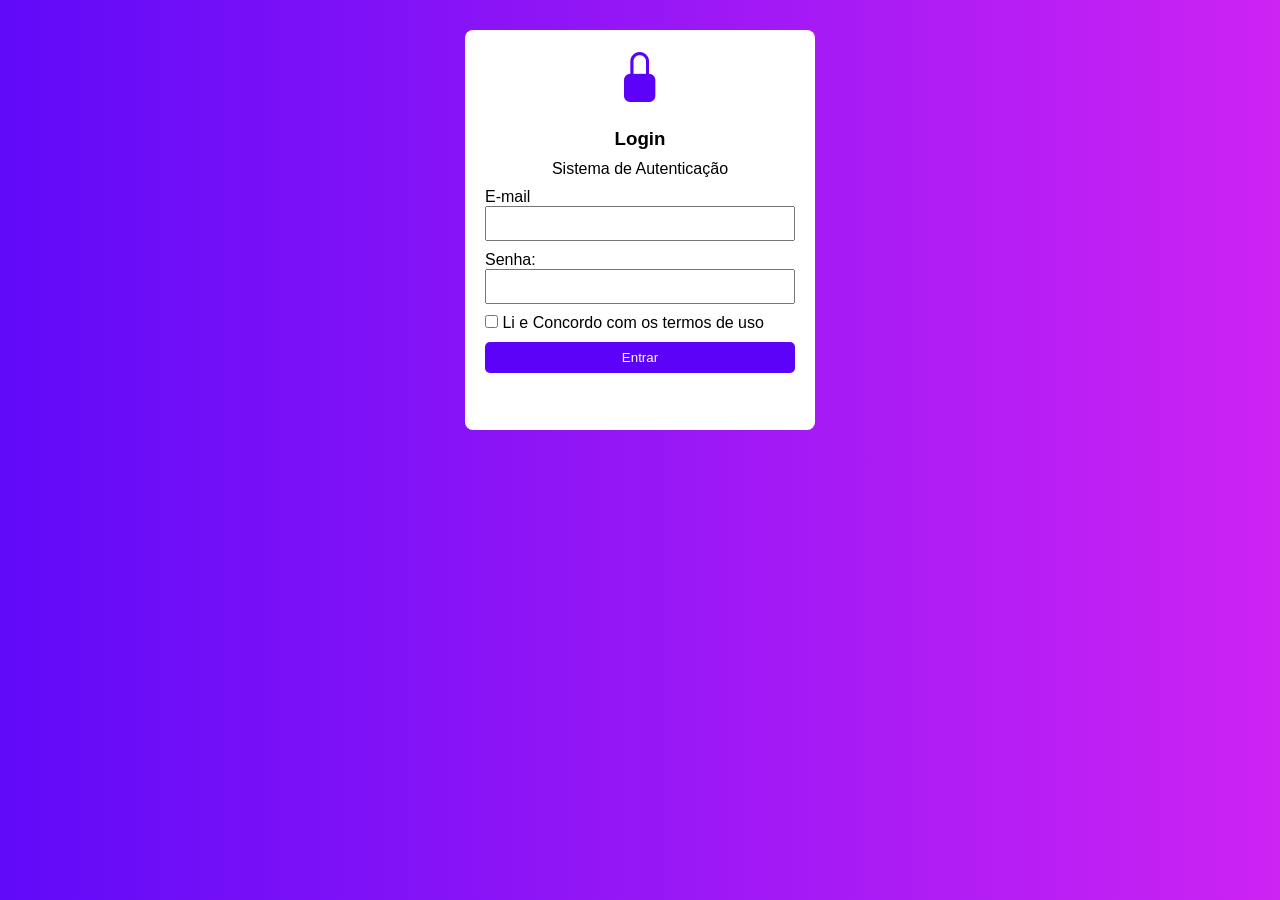
==== index.html @ 91c247c0 "Add files via upload Meu projeto de login." ====
<!DOCTYPE html>
<html lang="pt-br">
    <head>
        <meta charset="UTF-8">
        <meta name="viewport" content="width=device-width, initial-scale=1.0">
        <title>Tela de Login</title>
        <link rel="stylesheet" href="https://cdn.jsdelivr.net/npm/bootstrap-icons@1.13.1/font/bootstrap-icons.min.css">
        <style>
            * {
                margin: 0;
                padding: 0;
                box-sizing: border-box;
            }

            body {
                background: linear-gradient(to right, #600af9, #cd23f3);
                font-family: Arial, Helvetica, sans-serif;
            }
        
            .boxLogin {
                background-color: white;
                width: 350px;
                height: 400px;
                border-radius: 8px;
                margin: 30px auto;
                padding: 20px;
            }

            h3, p {
                text-align: center;
                margin-bottom: 10px;
            }

            #email, #senha {
                width: 100%;
                margin-bottom: 10px;
                padding: 8px;
            }

            button {
                width: 100%;
                padding: 8px;
                margin-top: 10px;
                background-color: #5c02f9;
                color: white;
                border-radius: 5px;
                border: none;
                cursor: pointer;
            }

                .bi-lock-fill {
                    font-size: 50px;
                    color:#5c02f9;
                    text-align: center;
                    display: block;
                    margin-bottom: 20px;

                }
        </style>
    </head>
    <body>
        <div class="boxLogin">
            <i class="bi bi-lock-fill"></i>
            <h3>Login</h3>
            <p>Sistema de Autenticação</p>

            <div>
                <label for="email">E-mail</label>
                <input type="text" id="email">
            </div>
            <div>
                <label for="senha">Senha:</label>
                <input type="password" id="senha">            
            </div>
            <div>
                <input type="checkbox" id="termoDeUso"> <label for="termoDeUso">Li e Concordo com os termos de uso</label>
            </div>
            <div>
                <button type="button" onclick="logar()">Entrar</button>
            </div>
        </div>

        <script>

            //Simulação de um banco de dados com uma lista de objetos
            let usuarios = [
                { nome: "Evellyn", email: "evellyn123@gmail.com", senha: "eve123456"},
                { nome: "João", email: "joao123@gmail.com", senha: "joao123456"},
                { nome: "Maria", email: "maria123@gmail.com", senha: "maria123456"}
            ];
            
            

            function logar() {
                let email = document.querySelector('#email').value;
                let senha = document.querySelector('#senha').value;
                let termoDeUso = document.querySelector('#termoDeUso').checked;

                if ( email == '' ) {
                    alert("O campo E-mail é obrigatório!");
                    return;
                }

                if( senha == '' ) {
                    alert("O campo Senha é obrigatório!");
                    return;
                }

                if ( termoDeUso == false ) {
                    alert("Você deve concordar com os termos de uso para logar!");
                    return;
                }

                let usuarioEncontrado = usuarios.find(item => {
                    return item.email == email && item.senha == senha
                })

                //verificando se o usuário foi encontrado
                if ( usuarioEncontrado ) {
                    //alert("Usuário logado com sucesso!");
                    window.location.href = "home.html";
                }
                else {
                    alert("E-mail ou senha estão incorretos!");
                }

            }
        </script>
    </body>
</html>
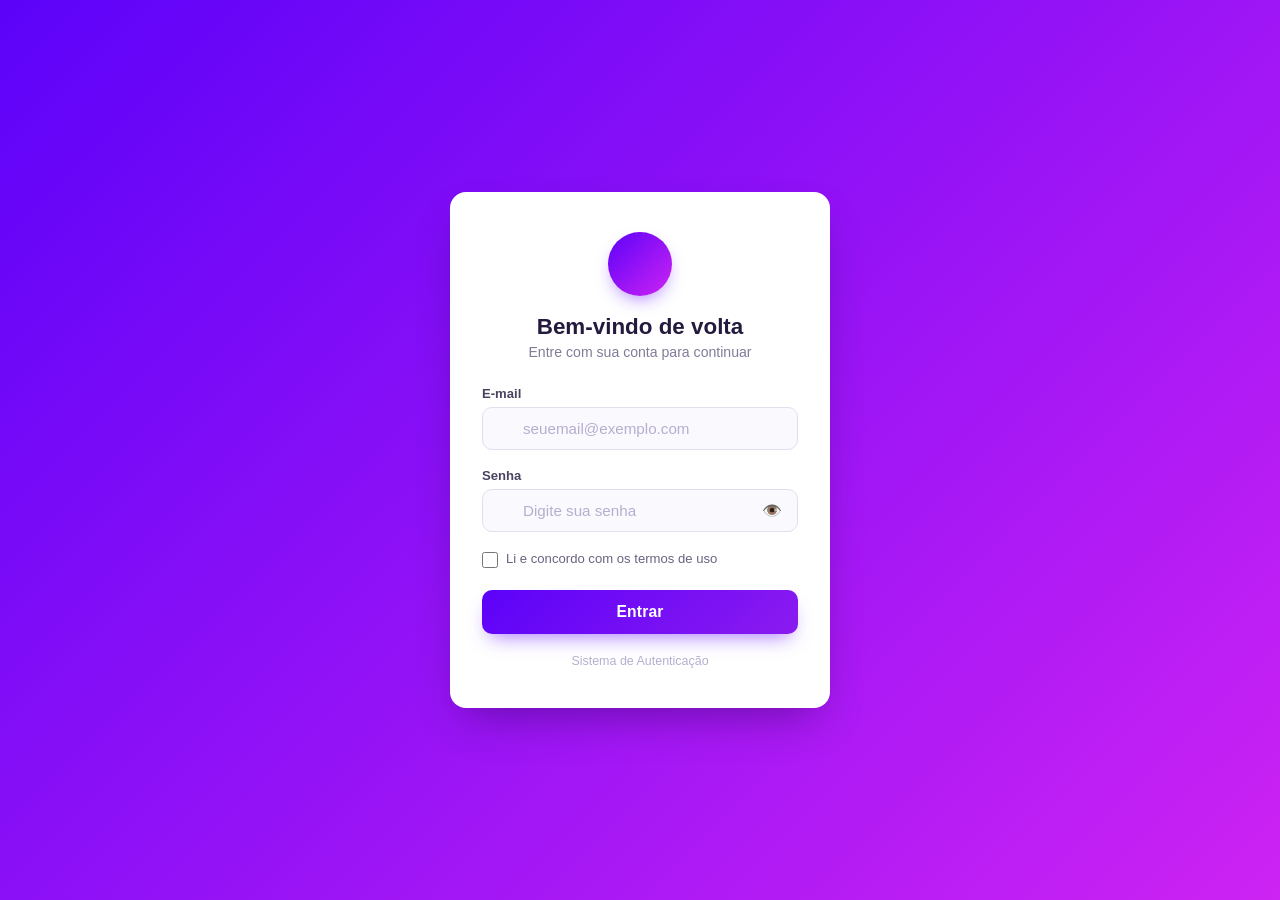
==== commit 3062f3b2: "Sistema de Login" ====
--- a/index.html
+++ b/index.html
@@ -1,130 +1,49 @@
 <!DOCTYPE html>
-<html lang="pt-br">
-    <head>
-        <meta charset="UTF-8">
-        <meta name="viewport" content="width=device-width, initial-scale=1.0">
-        <title>Tela de Login</title>
-        <link rel="stylesheet" href="https://cdn.jsdelivr.net/npm/bootstrap-icons@1.13.1/font/bootstrap-icons.min.css">
-        <style>
-            * {
-                margin: 0;
-                padding: 0;
-                box-sizing: border-box;
-            }
+<html lang="pt-BR">
+<head>
+  <meta charset="UTF-8">
+  <meta name="viewport" content="width=device-width, initial-scale=1.0">
+  <title>Login — Sistema de Autenticação</title>
+  <link rel="stylesheet" href="estilologin.css">
+</head>
+<body>
 
-            body {
-                background: linear-gradient(to right, #600af9, #cd23f3);
-                font-family: Arial, Helvetica, sans-serif;
-            }
-        
-            .boxLogin {
-                background-color: white;
-                width: 350px;
-                height: 400px;
-                border-radius: 8px;
-                margin: 30px auto;
-                padding: 20px;
-            }
+  <form class="boxLogin" id="formLogin" novalidate>
+    <div class="icone-topo">
+      <i class="bi bi-lock-fill"></i>
+    </div>
+    <h1>Bem-vindo de volta</h1>
+    <p class="subtitulo">Entre com sua conta para continuar</p>
 
-            h3, p {
-                text-align: center;
-                margin-bottom: 10px;
-            }
+    <div class="campo">
+      <label for="email">E-mail</label>
+      <div class="campo-input">
+        <i class="bi bi-envelope icone-campo"></i>
+        <input type="email" id="email" placeholder="seuemail@exemplo.com" autocomplete="username">
+      </div>
+    </div>
 
-            #email, #senha {
-                width: 100%;
-                margin-bottom: 10px;
-                padding: 8px;
-            }
+    <div class="campo">
+      <label for="senha">Senha</label>
+      <div class="campo-input">
+        <i class="bi bi-lock icone-campo"></i>
+        <input type="password" id="senha" placeholder="Digite sua senha" autocomplete="current-password">
+        <button type="button" class="alternar-senha" id="btnAlternarSenha" aria-label="Mostrar senha">
+          <span id="iconeAlternarSenha">👁️</span>
+        </button>
+      </div>
+    </div>
 
-            button {
-                width: 100%;
-                padding: 8px;
-                margin-top: 10px;
-                background-color: #5c02f9;
-                color: white;
-                border-radius: 5px;
-                border: none;
-                cursor: pointer;
-            }
+    <div class="linha-termos">
+      <input type="checkbox" id="termoDeUso">
+      <label for="termoDeUso">Li e concordo com os termos de uso</label>
+    </div>
 
-                .bi-lock-fill {
-                    font-size: 50px;
-                    color:#5c02f9;
-                    text-align: center;
-                    display: block;
-                    margin-bottom: 20px;
+    <button type="submit" class="btn-entrar">Entrar</button>
 
-                }
-        </style>
-    </head>
-    <body>
-        <div class="boxLogin">
-            <i class="bi bi-lock-fill"></i>
-            <h3>Login</h3>
-            <p>Sistema de Autenticação</p>
+    <p class="rodape-login">Sistema de Autenticação</p>
+  </form>
 
-            <div>
-                <label for="email">E-mail</label>
-                <input type="text" id="email">
-            </div>
-            <div>
-                <label for="senha">Senha:</label>
-                <input type="password" id="senha">            
-            </div>
-            <div>
-                <input type="checkbox" id="termoDeUso"> <label for="termoDeUso">Li e Concordo com os termos de uso</label>
-            </div>
-            <div>
-                <button type="button" onclick="logar()">Entrar</button>
-            </div>
-        </div>
-
-        <script>
-
-            //Simulação de um banco de dados com uma lista de objetos
-            let usuarios = [
-                { nome: "Evellyn", email: "evellyn123@gmail.com", senha: "eve123456"},
-                { nome: "João", email: "joao123@gmail.com", senha: "joao123456"},
-                { nome: "Maria", email: "maria123@gmail.com", senha: "maria123456"}
-            ];
-            
-            
-
-            function logar() {
-                let email = document.querySelector('#email').value;
-                let senha = document.querySelector('#senha').value;
-                let termoDeUso = document.querySelector('#termoDeUso').checked;
-
-                if ( email == '' ) {
-                    alert("O campo E-mail é obrigatório!");
-                    return;
-                }
-
-                if( senha == '' ) {
-                    alert("O campo Senha é obrigatório!");
-                    return;
-                }
-
-                if ( termoDeUso == false ) {
-                    alert("Você deve concordar com os termos de uso para logar!");
-                    return;
-                }
-
-                let usuarioEncontrado = usuarios.find(item => {
-                    return item.email == email && item.senha == senha
-                })
-
-                //verificando se o usuário foi encontrado
-                if ( usuarioEncontrado ) {
-                    //alert("Usuário logado com sucesso!");
-                    window.location.href = "home.html";
-                }
-                else {
-                    alert("E-mail ou senha estão incorretos!");
-                }
-
-            }
-        </script>
-    </body>
+  <script src="scriptlogin.js"></script>
+</body>
 </html>
--- a/estilologin.css
+++ b/estilologin.css
@@ -0,0 +1,198 @@
+* {
+  margin: 0;
+  padding: 0;
+  box-sizing: border-box;
+}
+
+body {
+  min-height: 100vh;
+  display: flex;
+  align-items: center;
+  justify-content: center;
+  padding: 24px;
+  font-family: 'Segoe UI', Arial, Helvetica, sans-serif;
+  background: linear-gradient(135deg, #5c02f9, #cd23f3);
+  background-attachment: fixed;
+}
+
+.boxLogin {
+  background-color: #ffffff;
+  width: 100%;
+  max-width: 380px;
+  border-radius: 16px;
+  padding: 40px 32px;
+  box-shadow: 0 20px 45px -15px rgba(30, 0, 70, 0.45);
+  animation: entrar 0.4s ease;
+}
+
+@keyframes entrar {
+  from { opacity: 0; transform: translateY(12px); }
+  to   { opacity: 1; transform: translateY(0); }
+}
+
+.icone-topo {
+  width: 64px;
+  height: 64px;
+  border-radius: 50%;
+  background: linear-gradient(135deg, #5c02f9, #cd23f3);
+  display: flex;
+  align-items: center;
+  justify-content: center;
+  margin: 0 auto 18px;
+  box-shadow: 0 8px 18px -6px rgba(92, 2, 249, 0.5);
+}
+
+.icone-topo i {
+  font-size: 28px;
+  color: #ffffff;
+}
+
+h1 {
+  text-align: center;
+  font-size: 1.4rem;
+  font-weight: 700;
+  color: #241a3d;
+  margin-bottom: 4px;
+}
+
+.subtitulo {
+  text-align: center;
+  color: #837b98;
+  font-size: 0.88rem;
+  margin-bottom: 26px;
+}
+
+.campo {
+  margin-bottom: 18px;
+}
+
+.campo label {
+  display: block;
+  font-size: 0.82rem;
+  font-weight: 600;
+  color: #4a4360;
+  margin-bottom: 6px;
+}
+
+.campo-input {
+  position: relative;
+  display: flex;
+  align-items: center;
+}
+
+.campo-input i.icone-campo {
+  position: absolute;
+  left: 14px;
+  color: #a99fc2;
+  font-size: 1rem;
+  pointer-events: none;
+}
+
+.campo-input input {
+  width: 100%;
+  padding: 12px 14px 12px 40px;
+  border: 1.5px solid #e3ddf0;
+  border-radius: 10px;
+  font-size: 0.95rem;
+  color: #241a3d;
+  background: #faf9fd;
+  transition: border-color 0.2s ease, box-shadow 0.2s ease, background 0.2s ease;
+}
+
+.campo-input input::placeholder {
+  color: #b6aecf;
+}
+
+.campo-input input:focus {
+  outline: none;
+  border-color: #5c02f9;
+  background: #ffffff;
+  box-shadow: 0 0 0 3px rgba(92, 2, 249, 0.12);
+}
+
+.campo-input .alternar-senha {
+  position: absolute;
+  right: 12px;
+  background: none;
+  border: none;
+  width: auto;
+  padding: 4px;
+  margin: 0;
+  color: #a99fc2;
+  cursor: pointer;
+  display: flex;
+  font-size: 1rem;
+}
+
+.campo-input .alternar-senha:hover {
+  color: #5c02f9;
+}
+
+.linha-termos {
+  display: flex;
+  align-items: flex-start;
+  gap: 8px;
+  margin-bottom: 22px;
+}
+
+.linha-termos input[type="checkbox"] {
+  width: 16px;
+  height: 16px;
+  margin-top: 2px;
+  accent-color: #5c02f9;
+  cursor: pointer;
+  flex-shrink: 0;
+}
+
+.linha-termos label {
+  font-size: 0.82rem;
+  color: #6b6280;
+  line-height: 1.4;
+  cursor: pointer;
+}
+
+button.btn-entrar {
+  width: 100%;
+  padding: 13px;
+  border: none;
+  border-radius: 10px;
+  background: linear-gradient(135deg, #5c02f9, #8b1af0);
+  color: #ffffff;
+  font-size: 0.98rem;
+  font-weight: 600;
+  letter-spacing: 0.01em;
+  cursor: pointer;
+  transition: transform 0.15s ease, box-shadow 0.15s ease, opacity 0.15s ease;
+  box-shadow: 0 10px 20px -8px rgba(92, 2, 249, 0.55);
+}
+
+button.btn-entrar:hover {
+  transform: translateY(-1px);
+  box-shadow: 0 14px 24px -8px rgba(92, 2, 249, 0.6);
+}
+
+button.btn-entrar:active {
+  transform: translateY(0);
+  opacity: 0.92;
+}
+
+.rodape-login {
+  text-align: center;
+  margin-top: 20px;
+  font-size: 0.78rem;
+  color: #b6aecf;
+}
+
+@media (max-width: 420px) {
+  .boxLogin {
+    padding: 32px 22px;
+  }
+}
+.alternar-senha {
+  background: transparent;
+  border: none;
+  font-size: 20px;
+  cursor: pointer;
+  padding: 0 8px;
+  box-shadow: none;
+}
